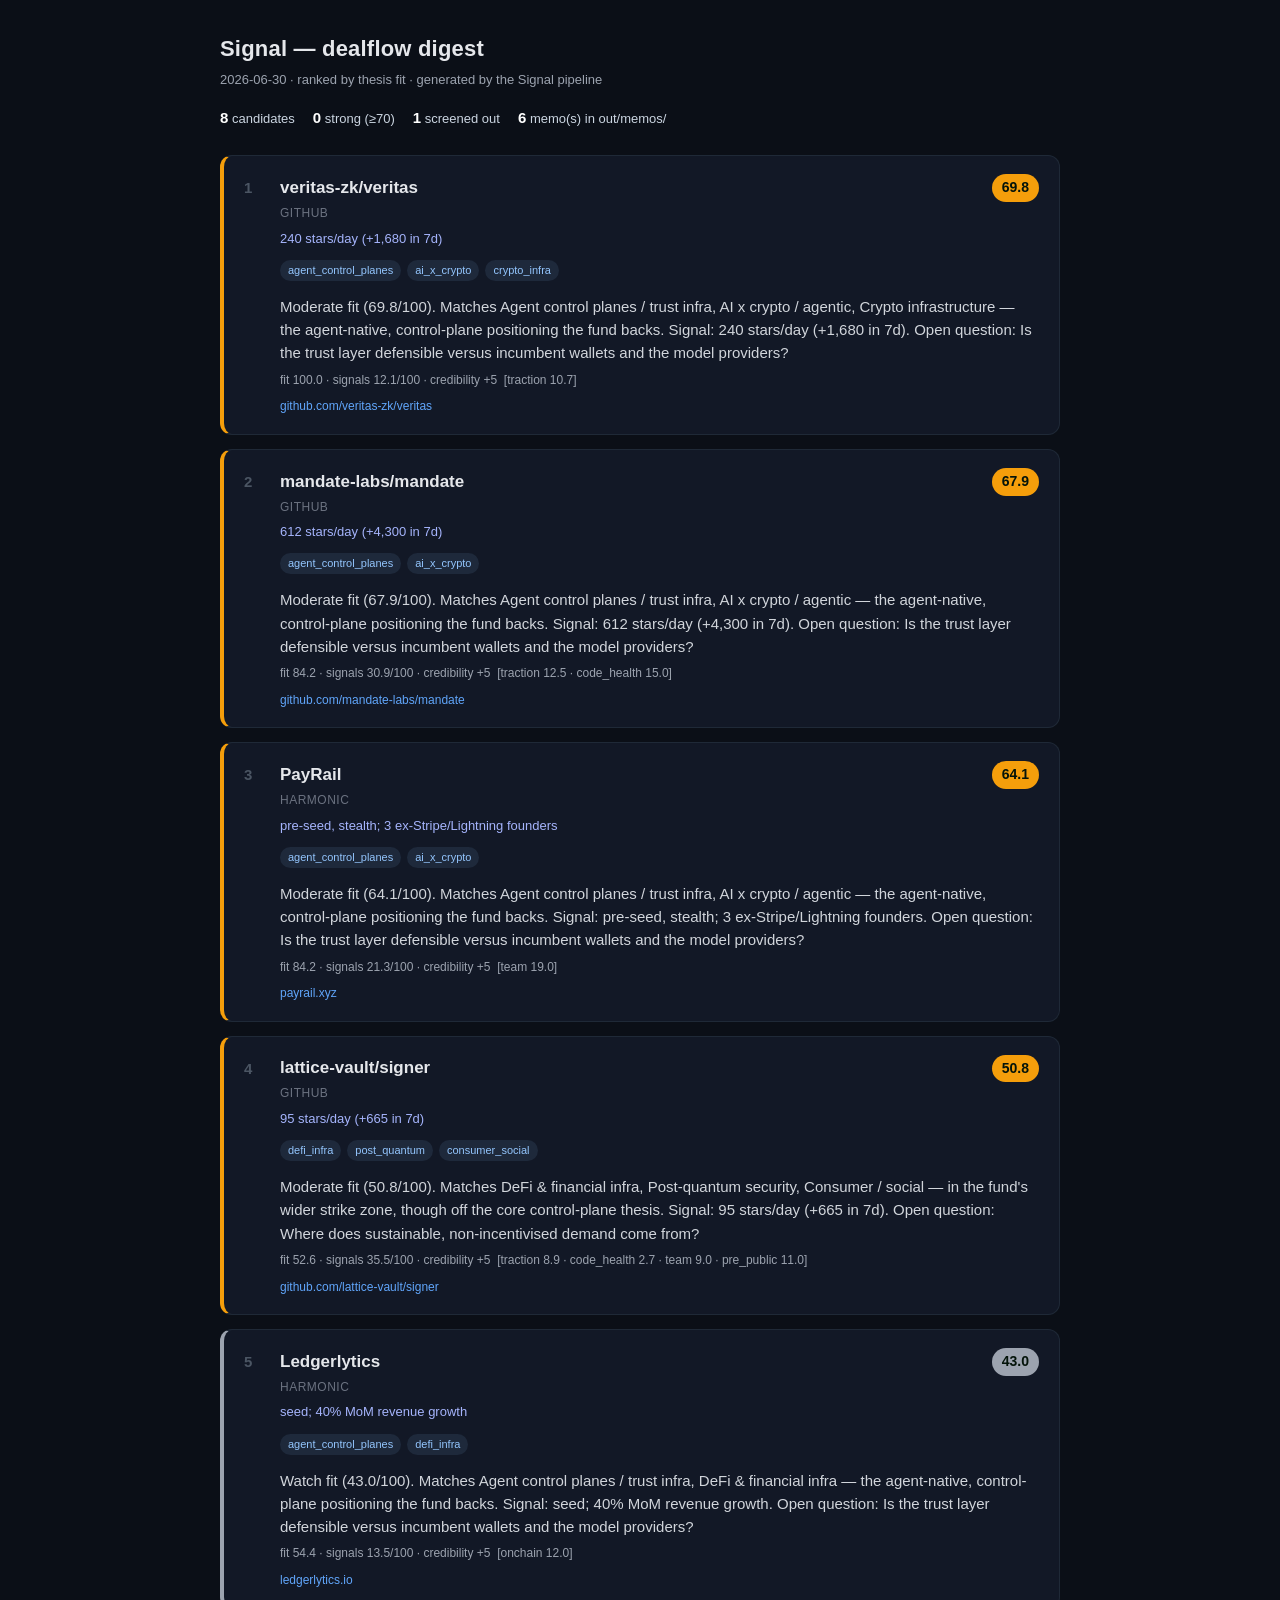
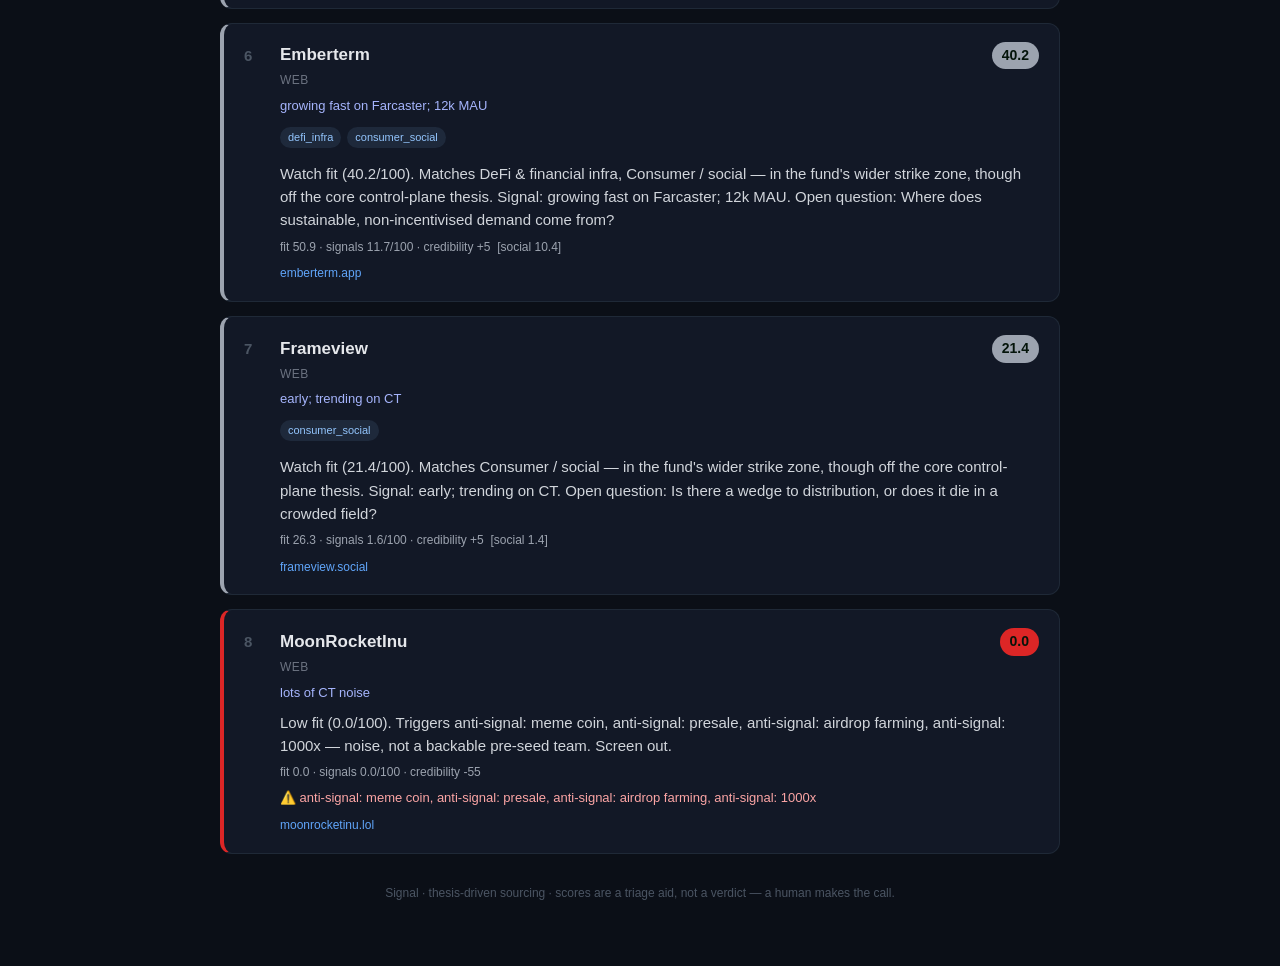
==== docs/index.html @ 9ad0c70d "Add always-on static demo dashboard on GitHub Pages (/docs) Co-Authored-By: Claude Opus 4.8 (1M cont" ====
<!doctype html><html lang="en"><head><meta charset="utf-8">
<meta name="viewport" content="width=device-width,initial-scale=1">
<title>Signal — dealflow</title>
<style>
:root { color-scheme: dark; }
* { box-sizing: border-box; }
body { margin:0; background:#0b0f17; color:#e5e7eb;
  font:15px/1.55 -apple-system,Segoe UI,Roboto,Helvetica,Arial,sans-serif; }
.wrap { max-width:880px; margin:0 auto; padding:32px 20px 64px; }
header h1 { font-size:22px; margin:0 0 4px; letter-spacing:.2px; }
header .sub { color:#9ca3af; font-size:13px; }
.stats { display:flex; gap:18px; margin:16px 0 26px; flex-wrap:wrap; font-size:13px; color:#cbd5e1; }
.stat b { color:#fff; font-size:15px; }
.card { display:flex; gap:16px; background:#121826; border:1px solid #1f2937;
  border-left:4px solid var(--accent); border-radius:12px; padding:18px 20px; margin:0 0 14px; }
.rank { color:#4b5563; font-weight:700; font-size:15px; min-width:20px; padding-top:2px; }
.body { flex:1; min-width:0; }
.top { display:flex; align-items:center; justify-content:space-between; gap:12px; }
.top h2 { font-size:17px; margin:0; word-break:break-word; }
.score { color:#04140a; font-weight:800; font-size:14px; padding:3px 10px; border-radius:999px; }
.src { color:#6b7280; font-size:12px; text-transform:uppercase; letter-spacing:.5px; margin-top:2px; }
.metric { color:#a5b4fc; font-size:13px; margin-top:6px; }
.chips { margin:8px 0 2px; }
.chip { display:inline-block; background:#1e293b; color:#93c5fd; font-size:11px;
  padding:2px 8px; border-radius:999px; margin:0 6px 6px 0; }
.fit { margin:8px 0 6px; color:#d1d5db; }
.breakdown { color:#9ca3af; font-size:12px; font-variant-numeric:tabular-nums; }
.flags { color:#fca5a5; font-size:13px; margin-top:6px; }
.sources { margin-top:8px; font-size:12px; }
.sources a { color:#60a5fa; text-decoration:none; margin-right:4px; }
.sources a:hover { text-decoration:underline; }
footer { color:#4b5563; font-size:12px; margin-top:30px; text-align:center; }
</style></head><body><div class="wrap">
<header>
  <h1>Signal — dealflow digest</h1>
  <div class="sub">2026-06-30 · ranked by thesis fit · generated by the Signal pipeline</div>
</header>
<div class="stats">
  <span class="stat"><b>8</b> candidates</span>
  <span class="stat"><b>0</b> strong (&ge;70)</span>
  <span class="stat"><b>1</b> screened out</span>
  <span class="stat"><b>6</b> memo(s) in out/memos/</span>
</div>

    <article class="card" style="--accent:#f59e0b">
      <div class="rank">1</div>
      <div class="body">
        <div class="top">
          <h2>veritas-zk/veritas</h2>
          <div class="score" style="background:#f59e0b">69.8</div>
        </div>
        <div class="src">github</div>
        <div class="metric">240 stars/day (+1,680 in 7d)</div>
        <div class="chips"><span class="chip">agent_control_planes</span><span class="chip">ai_x_crypto</span><span class="chip">crypto_infra</span></div>
        <p class="fit">Moderate fit (69.8/100). Matches Agent control planes / trust infra, AI x crypto / agentic, Crypto infrastructure — the agent-native, control-plane positioning the fund backs. Signal: 240 stars/day (+1,680 in 7d). Open question: Is the trust layer defensible versus incumbent wallets and the model providers?</p>
        <div class="breakdown">fit 100.0 &middot; signals 12.1/100 &middot; credibility +5 &nbsp;[traction 10.7]</div>
        
        <div class="sources"><a href="https://github.com/veritas-zk/veritas" target="_blank" rel="noopener">github.com/veritas-zk/veritas</a></div>
      </div>
    </article>
    <article class="card" style="--accent:#f59e0b">
      <div class="rank">2</div>
      <div class="body">
        <div class="top">
          <h2>mandate-labs/mandate</h2>
          <div class="score" style="background:#f59e0b">67.9</div>
        </div>
        <div class="src">github</div>
        <div class="metric">612 stars/day (+4,300 in 7d)</div>
        <div class="chips"><span class="chip">agent_control_planes</span><span class="chip">ai_x_crypto</span></div>
        <p class="fit">Moderate fit (67.9/100). Matches Agent control planes / trust infra, AI x crypto / agentic — the agent-native, control-plane positioning the fund backs. Signal: 612 stars/day (+4,300 in 7d). Open question: Is the trust layer defensible versus incumbent wallets and the model providers?</p>
        <div class="breakdown">fit 84.2 &middot; signals 30.9/100 &middot; credibility +5 &nbsp;[traction 12.5 &middot; code_health 15.0]</div>
        
        <div class="sources"><a href="https://github.com/mandate-labs/mandate" target="_blank" rel="noopener">github.com/mandate-labs/mandate</a></div>
      </div>
    </article>
    <article class="card" style="--accent:#f59e0b">
      <div class="rank">3</div>
      <div class="body">
        <div class="top">
          <h2>PayRail</h2>
          <div class="score" style="background:#f59e0b">64.1</div>
        </div>
        <div class="src">harmonic</div>
        <div class="metric">pre-seed, stealth; 3 ex-Stripe/Lightning founders</div>
        <div class="chips"><span class="chip">agent_control_planes</span><span class="chip">ai_x_crypto</span></div>
        <p class="fit">Moderate fit (64.1/100). Matches Agent control planes / trust infra, AI x crypto / agentic — the agent-native, control-plane positioning the fund backs. Signal: pre-seed, stealth; 3 ex-Stripe/Lightning founders. Open question: Is the trust layer defensible versus incumbent wallets and the model providers?</p>
        <div class="breakdown">fit 84.2 &middot; signals 21.3/100 &middot; credibility +5 &nbsp;[team 19.0]</div>
        
        <div class="sources"><a href="https://payrail.xyz" target="_blank" rel="noopener">payrail.xyz</a></div>
      </div>
    </article>
    <article class="card" style="--accent:#f59e0b">
      <div class="rank">4</div>
      <div class="body">
        <div class="top">
          <h2>lattice-vault/signer</h2>
          <div class="score" style="background:#f59e0b">50.8</div>
        </div>
        <div class="src">github</div>
        <div class="metric">95 stars/day (+665 in 7d)</div>
        <div class="chips"><span class="chip">defi_infra</span><span class="chip">post_quantum</span><span class="chip">consumer_social</span></div>
        <p class="fit">Moderate fit (50.8/100). Matches DeFi &amp; financial infra, Post-quantum security, Consumer / social — in the fund&#x27;s wider strike zone, though off the core control-plane thesis. Signal: 95 stars/day (+665 in 7d). Open question: Where does sustainable, non-incentivised demand come from?</p>
        <div class="breakdown">fit 52.6 &middot; signals 35.5/100 &middot; credibility +5 &nbsp;[traction 8.9 &middot; code_health 2.7 &middot; team 9.0 &middot; pre_public 11.0]</div>
        
        <div class="sources"><a href="https://github.com/lattice-vault/signer" target="_blank" rel="noopener">github.com/lattice-vault/signer</a></div>
      </div>
    </article>
    <article class="card" style="--accent:#9ca3af">
      <div class="rank">5</div>
      <div class="body">
        <div class="top">
          <h2>Ledgerlytics</h2>
          <div class="score" style="background:#9ca3af">43.0</div>
        </div>
        <div class="src">harmonic</div>
        <div class="metric">seed; 40% MoM revenue growth</div>
        <div class="chips"><span class="chip">agent_control_planes</span><span class="chip">defi_infra</span></div>
        <p class="fit">Watch fit (43.0/100). Matches Agent control planes / trust infra, DeFi &amp; financial infra — the agent-native, control-plane positioning the fund backs. Signal: seed; 40% MoM revenue growth. Open question: Is the trust layer defensible versus incumbent wallets and the model providers?</p>
        <div class="breakdown">fit 54.4 &middot; signals 13.5/100 &middot; credibility +5 &nbsp;[onchain 12.0]</div>
        
        <div class="sources"><a href="https://ledgerlytics.io" target="_blank" rel="noopener">ledgerlytics.io</a></div>
      </div>
    </article>
    <article class="card" style="--accent:#9ca3af">
      <div class="rank">6</div>
      <div class="body">
        <div class="top">
          <h2>Emberterm</h2>
          <div class="score" style="background:#9ca3af">40.2</div>
        </div>
        <div class="src">web</div>
        <div class="metric">growing fast on Farcaster; 12k MAU</div>
        <div class="chips"><span class="chip">defi_infra</span><span class="chip">consumer_social</span></div>
        <p class="fit">Watch fit (40.2/100). Matches DeFi &amp; financial infra, Consumer / social — in the fund&#x27;s wider strike zone, though off the core control-plane thesis. Signal: growing fast on Farcaster; 12k MAU. Open question: Where does sustainable, non-incentivised demand come from?</p>
        <div class="breakdown">fit 50.9 &middot; signals 11.7/100 &middot; credibility +5 &nbsp;[social 10.4]</div>
        
        <div class="sources"><a href="https://emberterm.app" target="_blank" rel="noopener">emberterm.app</a></div>
      </div>
    </article>
    <article class="card" style="--accent:#9ca3af">
      <div class="rank">7</div>
      <div class="body">
        <div class="top">
          <h2>Frameview</h2>
          <div class="score" style="background:#9ca3af">21.4</div>
        </div>
        <div class="src">web</div>
        <div class="metric">early; trending on CT</div>
        <div class="chips"><span class="chip">consumer_social</span></div>
        <p class="fit">Watch fit (21.4/100). Matches Consumer / social — in the fund&#x27;s wider strike zone, though off the core control-plane thesis. Signal: early; trending on CT. Open question: Is there a wedge to distribution, or does it die in a crowded field?</p>
        <div class="breakdown">fit 26.3 &middot; signals 1.6/100 &middot; credibility +5 &nbsp;[social 1.4]</div>
        
        <div class="sources"><a href="https://frameview.social" target="_blank" rel="noopener">frameview.social</a></div>
      </div>
    </article>
    <article class="card" style="--accent:#dc2626">
      <div class="rank">8</div>
      <div class="body">
        <div class="top">
          <h2>MoonRocketInu</h2>
          <div class="score" style="background:#dc2626">0.0</div>
        </div>
        <div class="src">web</div>
        <div class="metric">lots of CT noise</div>
        <div class="chips"></div>
        <p class="fit">Low fit (0.0/100). Triggers anti-signal: meme coin, anti-signal: presale, anti-signal: airdrop farming, anti-signal: 1000x — noise, not a backable pre-seed team. Screen out.</p>
        <div class="breakdown">fit 0.0 &middot; signals 0.0/100 &middot; credibility -55</div>
        <div class="flags">⚠️ anti-signal: meme coin, anti-signal: presale, anti-signal: airdrop farming, anti-signal: 1000x</div>
        <div class="sources"><a href="https://moonrocketinu.lol" target="_blank" rel="noopener">moonrocketinu.lol</a></div>
      </div>
    </article>
<footer>Signal · thesis-driven sourcing · scores are a triage aid, not a verdict — a human makes the call.</footer>
</div></body></html>
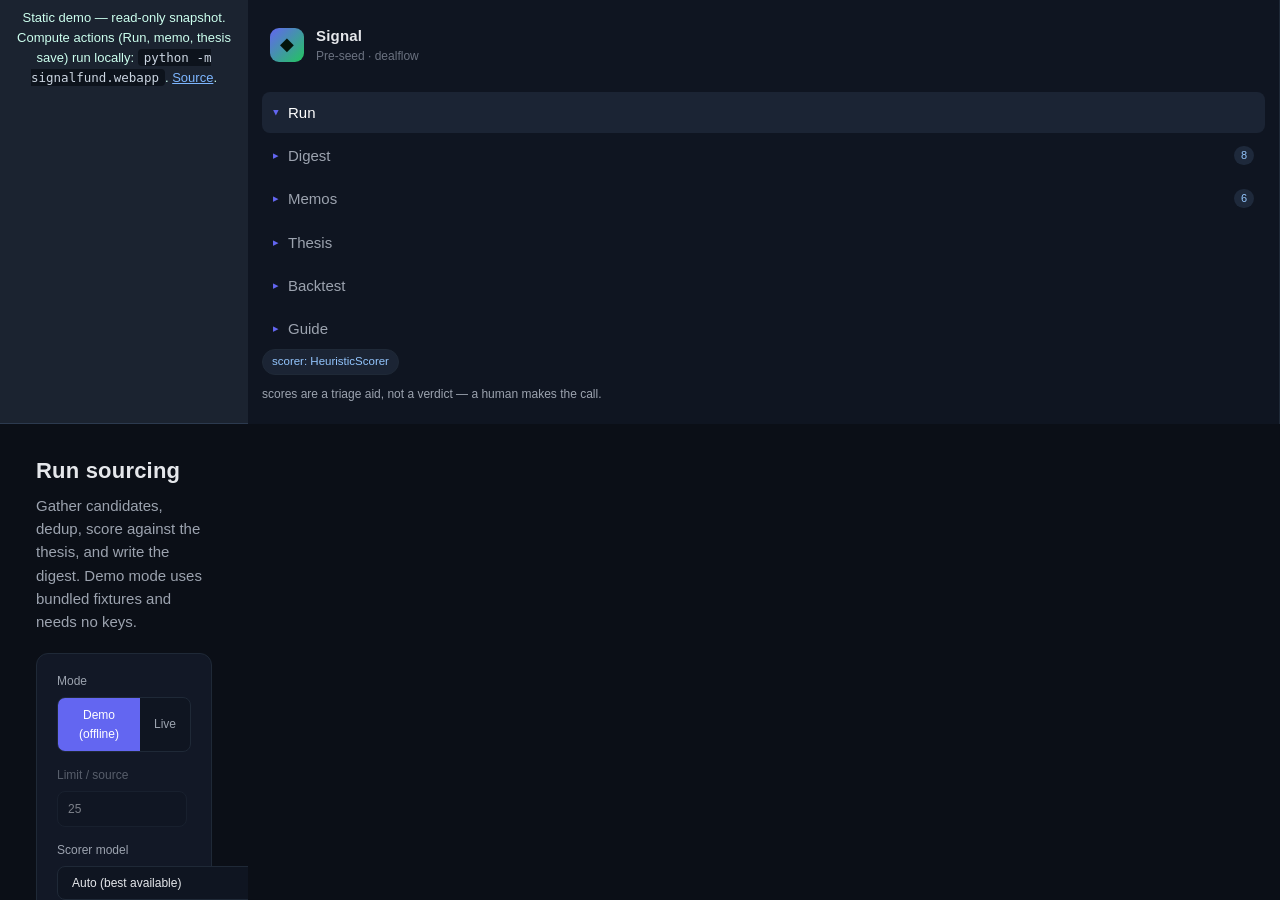
==== commit 53618fb5: "Publish always-on static snapshot of the full web UI to GitHub Pages Static-mode branch in app.js (g" ====
--- a/docs/index.html
+++ b/docs/index.html
@@ -1,174 +1,212 @@
-<!doctype html><html lang="en"><head><meta charset="utf-8">
-<meta name="viewport" content="width=device-width,initial-scale=1">
-<title>Signal — dealflow</title>
-<style>
-:root { color-scheme: dark; }
-* { box-sizing: border-box; }
-body { margin:0; background:#0b0f17; color:#e5e7eb;
-  font:15px/1.55 -apple-system,Segoe UI,Roboto,Helvetica,Arial,sans-serif; }
-.wrap { max-width:880px; margin:0 auto; padding:32px 20px 64px; }
-header h1 { font-size:22px; margin:0 0 4px; letter-spacing:.2px; }
-header .sub { color:#9ca3af; font-size:13px; }
-.stats { display:flex; gap:18px; margin:16px 0 26px; flex-wrap:wrap; font-size:13px; color:#cbd5e1; }
-.stat b { color:#fff; font-size:15px; }
-.card { display:flex; gap:16px; background:#121826; border:1px solid #1f2937;
-  border-left:4px solid var(--accent); border-radius:12px; padding:18px 20px; margin:0 0 14px; }
-.rank { color:#4b5563; font-weight:700; font-size:15px; min-width:20px; padding-top:2px; }
-.body { flex:1; min-width:0; }
-.top { display:flex; align-items:center; justify-content:space-between; gap:12px; }
-.top h2 { font-size:17px; margin:0; word-break:break-word; }
-.score { color:#04140a; font-weight:800; font-size:14px; padding:3px 10px; border-radius:999px; }
-.src { color:#6b7280; font-size:12px; text-transform:uppercase; letter-spacing:.5px; margin-top:2px; }
-.metric { color:#a5b4fc; font-size:13px; margin-top:6px; }
-.chips { margin:8px 0 2px; }
-.chip { display:inline-block; background:#1e293b; color:#93c5fd; font-size:11px;
-  padding:2px 8px; border-radius:999px; margin:0 6px 6px 0; }
-.fit { margin:8px 0 6px; color:#d1d5db; }
-.breakdown { color:#9ca3af; font-size:12px; font-variant-numeric:tabular-nums; }
-.flags { color:#fca5a5; font-size:13px; margin-top:6px; }
-.sources { margin-top:8px; font-size:12px; }
-.sources a { color:#60a5fa; text-decoration:none; margin-right:4px; }
-.sources a:hover { text-decoration:underline; }
-footer { color:#4b5563; font-size:12px; margin-top:30px; text-align:center; }
-</style></head><body><div class="wrap">
-<header>
-  <h1>Signal — dealflow digest</h1>
-  <div class="sub">2026-06-30 · ranked by thesis fit · generated by the Signal pipeline</div>
-</header>
-<div class="stats">
-  <span class="stat"><b>8</b> candidates</span>
-  <span class="stat"><b>0</b> strong (&ge;70)</span>
-  <span class="stat"><b>1</b> screened out</span>
-  <span class="stat"><b>6</b> memo(s) in out/memos/</span>
-</div>
-
-    <article class="card" style="--accent:#f59e0b">
-      <div class="rank">1</div>
-      <div class="body">
-        <div class="top">
-          <h2>veritas-zk/veritas</h2>
-          <div class="score" style="background:#f59e0b">69.8</div>
-        </div>
-        <div class="src">github</div>
-        <div class="metric">240 stars/day (+1,680 in 7d)</div>
-        <div class="chips"><span class="chip">agent_control_planes</span><span class="chip">ai_x_crypto</span><span class="chip">crypto_infra</span></div>
-        <p class="fit">Moderate fit (69.8/100). Matches Agent control planes / trust infra, AI x crypto / agentic, Crypto infrastructure — the agent-native, control-plane positioning the fund backs. Signal: 240 stars/day (+1,680 in 7d). Open question: Is the trust layer defensible versus incumbent wallets and the model providers?</p>
-        <div class="breakdown">fit 100.0 &middot; signals 12.1/100 &middot; credibility +5 &nbsp;[traction 10.7]</div>
-        
-        <div class="sources"><a href="https://github.com/veritas-zk/veritas" target="_blank" rel="noopener">github.com/veritas-zk/veritas</a></div>
+<!doctype html>
+<html lang="en">
+<head>
+  <meta charset="utf-8">
+  <meta name="viewport" content="width=device-width, initial-scale=1">
+  <title>Signal — dealflow</title>
+  <link rel="stylesheet" href="styles.css">
+</head>
+<body>
+  <div class="app">
+    <div id="demo-banner">Static demo — read-only snapshot. Compute actions (Run, memo, thesis save) run locally: <code>python -m signalfund.webapp</code>. <a href="https://github.com/YAlegend/signal" target="_blank" rel="noopener">Source</a>.</div>
+    <aside class="sidebar">
+      <div class="brand">
+        <div class="logo">◆</div>
+        <div>
+          <div class="brand-name">Signal</div>
+          <div class="brand-sub">Pre-seed · dealflow</div>
+        </div>
       </div>
-    </article>
-    <article class="card" style="--accent:#f59e0b">
-      <div class="rank">2</div>
-      <div class="body">
-        <div class="top">
-          <h2>mandate-labs/mandate</h2>
-          <div class="score" style="background:#f59e0b">67.9</div>
-        </div>
-        <div class="src">github</div>
-        <div class="metric">612 stars/day (+4,300 in 7d)</div>
-        <div class="chips"><span class="chip">agent_control_planes</span><span class="chip">ai_x_crypto</span></div>
-        <p class="fit">Moderate fit (67.9/100). Matches Agent control planes / trust infra, AI x crypto / agentic — the agent-native, control-plane positioning the fund backs. Signal: 612 stars/day (+4,300 in 7d). Open question: Is the trust layer defensible versus incumbent wallets and the model providers?</p>
-        <div class="breakdown">fit 84.2 &middot; signals 30.9/100 &middot; credibility +5 &nbsp;[traction 12.5 &middot; code_health 15.0]</div>
-        
-        <div class="sources"><a href="https://github.com/mandate-labs/mandate" target="_blank" rel="noopener">github.com/mandate-labs/mandate</a></div>
+      <nav id="nav">
+        <button class="nav-item active" data-view="run"><span class="ico">▸</span>Run</button>
+        <button class="nav-item" data-view="digest"><span class="ico">▸</span>Digest <span class="badge" id="nav-digest-count"></span></button>
+        <button class="nav-item" data-view="memos"><span class="ico">▸</span>Memos <span class="badge" id="nav-memos-count"></span></button>
+        <button class="nav-item" data-view="thesis"><span class="ico">▸</span>Thesis</button>
+        <button class="nav-item" data-view="backtest"><span class="ico">▸</span>Backtest</button>
+        <button class="nav-item" data-view="guide"><span class="ico">▸</span>Guide</button>
+      </nav>
+      <div class="sidebar-foot">
+        <div id="scorer-pill" class="pill">scorer: …</div>
+        <div class="muted">scores are a triage aid, not a verdict — a human makes the call.</div>
       </div>
-    </article>
-    <article class="card" style="--accent:#f59e0b">
-      <div class="rank">3</div>
-      <div class="body">
-        <div class="top">
-          <h2>PayRail</h2>
-          <div class="score" style="background:#f59e0b">64.1</div>
-        </div>
-        <div class="src">harmonic</div>
-        <div class="metric">pre-seed, stealth; 3 ex-Stripe/Lightning founders</div>
-        <div class="chips"><span class="chip">agent_control_planes</span><span class="chip">ai_x_crypto</span></div>
-        <p class="fit">Moderate fit (64.1/100). Matches Agent control planes / trust infra, AI x crypto / agentic — the agent-native, control-plane positioning the fund backs. Signal: pre-seed, stealth; 3 ex-Stripe/Lightning founders. Open question: Is the trust layer defensible versus incumbent wallets and the model providers?</p>
-        <div class="breakdown">fit 84.2 &middot; signals 21.3/100 &middot; credibility +5 &nbsp;[team 19.0]</div>
-        
-        <div class="sources"><a href="https://payrail.xyz" target="_blank" rel="noopener">payrail.xyz</a></div>
-      </div>
-    </article>
-    <article class="card" style="--accent:#f59e0b">
-      <div class="rank">4</div>
-      <div class="body">
-        <div class="top">
-          <h2>lattice-vault/signer</h2>
-          <div class="score" style="background:#f59e0b">50.8</div>
-        </div>
-        <div class="src">github</div>
-        <div class="metric">95 stars/day (+665 in 7d)</div>
-        <div class="chips"><span class="chip">defi_infra</span><span class="chip">post_quantum</span><span class="chip">consumer_social</span></div>
-        <p class="fit">Moderate fit (50.8/100). Matches DeFi &amp; financial infra, Post-quantum security, Consumer / social — in the fund&#x27;s wider strike zone, though off the core control-plane thesis. Signal: 95 stars/day (+665 in 7d). Open question: Where does sustainable, non-incentivised demand come from?</p>
-        <div class="breakdown">fit 52.6 &middot; signals 35.5/100 &middot; credibility +5 &nbsp;[traction 8.9 &middot; code_health 2.7 &middot; team 9.0 &middot; pre_public 11.0]</div>
-        
-        <div class="sources"><a href="https://github.com/lattice-vault/signer" target="_blank" rel="noopener">github.com/lattice-vault/signer</a></div>
-      </div>
-    </article>
-    <article class="card" style="--accent:#9ca3af">
-      <div class="rank">5</div>
-      <div class="body">
-        <div class="top">
-          <h2>Ledgerlytics</h2>
-          <div class="score" style="background:#9ca3af">43.0</div>
-        </div>
-        <div class="src">harmonic</div>
-        <div class="metric">seed; 40% MoM revenue growth</div>
-        <div class="chips"><span class="chip">agent_control_planes</span><span class="chip">defi_infra</span></div>
-        <p class="fit">Watch fit (43.0/100). Matches Agent control planes / trust infra, DeFi &amp; financial infra — the agent-native, control-plane positioning the fund backs. Signal: seed; 40% MoM revenue growth. Open question: Is the trust layer defensible versus incumbent wallets and the model providers?</p>
-        <div class="breakdown">fit 54.4 &middot; signals 13.5/100 &middot; credibility +5 &nbsp;[onchain 12.0]</div>
-        
-        <div class="sources"><a href="https://ledgerlytics.io" target="_blank" rel="noopener">ledgerlytics.io</a></div>
-      </div>
-    </article>
-    <article class="card" style="--accent:#9ca3af">
-      <div class="rank">6</div>
-      <div class="body">
-        <div class="top">
-          <h2>Emberterm</h2>
-          <div class="score" style="background:#9ca3af">40.2</div>
-        </div>
-        <div class="src">web</div>
-        <div class="metric">growing fast on Farcaster; 12k MAU</div>
-        <div class="chips"><span class="chip">defi_infra</span><span class="chip">consumer_social</span></div>
-        <p class="fit">Watch fit (40.2/100). Matches DeFi &amp; financial infra, Consumer / social — in the fund&#x27;s wider strike zone, though off the core control-plane thesis. Signal: growing fast on Farcaster; 12k MAU. Open question: Where does sustainable, non-incentivised demand come from?</p>
-        <div class="breakdown">fit 50.9 &middot; signals 11.7/100 &middot; credibility +5 &nbsp;[social 10.4]</div>
-        
-        <div class="sources"><a href="https://emberterm.app" target="_blank" rel="noopener">emberterm.app</a></div>
-      </div>
-    </article>
-    <article class="card" style="--accent:#9ca3af">
-      <div class="rank">7</div>
-      <div class="body">
-        <div class="top">
-          <h2>Frameview</h2>
-          <div class="score" style="background:#9ca3af">21.4</div>
-        </div>
-        <div class="src">web</div>
-        <div class="metric">early; trending on CT</div>
-        <div class="chips"><span class="chip">consumer_social</span></div>
-        <p class="fit">Watch fit (21.4/100). Matches Consumer / social — in the fund&#x27;s wider strike zone, though off the core control-plane thesis. Signal: early; trending on CT. Open question: Is there a wedge to distribution, or does it die in a crowded field?</p>
-        <div class="breakdown">fit 26.3 &middot; signals 1.6/100 &middot; credibility +5 &nbsp;[social 1.4]</div>
-        
-        <div class="sources"><a href="https://frameview.social" target="_blank" rel="noopener">frameview.social</a></div>
-      </div>
-    </article>
-    <article class="card" style="--accent:#dc2626">
-      <div class="rank">8</div>
-      <div class="body">
-        <div class="top">
-          <h2>MoonRocketInu</h2>
-          <div class="score" style="background:#dc2626">0.0</div>
-        </div>
-        <div class="src">web</div>
-        <div class="metric">lots of CT noise</div>
-        <div class="chips"></div>
-        <p class="fit">Low fit (0.0/100). Triggers anti-signal: meme coin, anti-signal: presale, anti-signal: airdrop farming, anti-signal: 1000x — noise, not a backable pre-seed team. Screen out.</p>
-        <div class="breakdown">fit 0.0 &middot; signals 0.0/100 &middot; credibility -55</div>
-        <div class="flags">⚠️ anti-signal: meme coin, anti-signal: presale, anti-signal: airdrop farming, anti-signal: 1000x</div>
-        <div class="sources"><a href="https://moonrocketinu.lol" target="_blank" rel="noopener">moonrocketinu.lol</a></div>
-      </div>
-    </article>
-<footer>Signal · thesis-driven sourcing · scores are a triage aid, not a verdict — a human makes the call.</footer>
-</div></body></html>+    </aside>
+
+    <main class="main">
+      <!-- RUN -->
+      <section class="view active" id="view-run">
+        <h1>Run sourcing</h1>
+        <p class="lead">Gather candidates, dedup, score against the thesis, and write the digest. Demo mode uses bundled fixtures and needs no keys.</p>
+        <div class="panel">
+          <div class="row">
+            <label class="seg">
+              <span>Mode</span>
+              <span class="toggle">
+                <button id="mode-demo" class="toggle-btn active">Demo (offline)</button>
+                <button id="mode-live" class="toggle-btn">Live</button>
+              </span>
+            </label>
+            <label class="field" id="limit-wrap">
+              <span>Limit / source</span>
+              <input id="limit" type="number" min="1" max="200" value="25">
+            </label>
+            <label class="field" id="scorer-wrap">
+              <span>Scorer model</span>
+              <select id="scorer-select"></select>
+            </label>
+            <button id="run-btn" class="primary">Run sourcing ▶</button>
+          </div>
+          <p class="hint" id="run-hint">Live mode pulls real GitHub/Harmonic data — set <code>GITHUB_TOKEN</code> in <code>.env</code> for higher limits (runs unauthenticated otherwise).</p>
+        </div>
+
+        <div class="panel" id="signals-panel">
+          <div class="panel-head">
+            <h3>Signals</h3>
+            <span class="muted">toggle which signals feed the composite. Free are on by default; premium are opt-in. A disabled (or keyless) signal simply contributes 0 — nothing breaks.</span>
+          </div>
+          <div id="signal-rows"></div>
+          <div class="scorer-row" id="signal-scorer"></div>
+        </div>
+
+        <pre class="log" id="run-log" hidden></pre>
+      </section>
+
+      <!-- DIGEST -->
+      <section class="view" id="view-digest">
+        <h1>Ranked dealflow</h1>
+        <div class="stats" id="digest-stats"></div>
+        <div class="controls">
+          <input id="q" type="search" placeholder="Search name, summary, tag…">
+          <select id="theme-filter"><option value="">All themes</option></select>
+          <select id="sort">
+            <option value="score">Sort: score ↓</option>
+            <option value="name">Sort: name</option>
+            <option value="traction">Sort: traction ↓</option>
+          </select>
+          <label class="minscore">min score <b id="min-val">0</b>
+            <input id="min-score" type="range" min="0" max="100" value="0">
+          </label>
+        </div>
+        <div id="cards"></div>
+        <div class="empty" id="digest-empty" hidden>No digest yet — run sourcing first.</div>
+      </section>
+
+      <!-- MEMOS -->
+      <section class="view" id="view-memos">
+        <h1>Investment memos</h1>
+        <p class="lead">Source-cited memos. Offline they're built from the scorer + thesis; with <code>ANTHROPIC_API_KEY</code> set, a frontier model writes them in the fund's voice.</p>
+        <div class="memos-layout">
+          <div class="memo-list" id="memo-list"></div>
+          <div class="memo-view" id="memo-view"><div class="empty">Select a memo, or generate one from a digest candidate.</div></div>
+        </div>
+      </section>
+
+      <!-- THESIS -->
+      <section class="view" id="view-thesis">
+        <h1>Thesis</h1>
+        <p class="lead">The fund mandate the scorer matches against. Edit the sections, Save, then re-run sourcing to apply. The Advanced card holds the raw YAML (source of truth).</p>
+        <div class="row" style="margin-bottom:14px; align-items:center">
+          <button id="thesis-save" class="primary">Save thesis</button>
+          <span id="thesis-status" class="status"></span>
+        </div>
+        <div id="thesis-sections"></div>
+        <details class="tcard" id="advanced-card">
+          <summary>Advanced · raw YAML (source of truth)</summary>
+          <div class="tcard-body">
+            <textarea id="thesis-text" spellcheck="false"></textarea>
+            <div class="row" style="align-items:center">
+              <button id="thesis-raw-save" class="ghost">Save raw YAML</button>
+              <span id="thesis-raw-status" class="status"></span>
+            </div>
+          </div>
+        </details>
+      </section>
+
+      <!-- BACKTEST -->
+      <section class="view" id="view-backtest">
+        <h1>Phase 0 backtest</h1>
+        <p class="lead">Point-in-time check of whether the sourcing signal is reliable — a 🟢/🟡/🔴 go/no-go.</p>
+        <div class="row">
+          <button id="bt-btn" class="primary">Run backtest (demo) ▶</button>
+        </div>
+        <div id="bt-result"></div>
+      </section>
+
+      <!-- GUIDE -->
+      <section class="view" id="view-guide">
+        <h1>How Signal scores — the signals explained</h1>
+        <p class="lead">Every candidate gets a 0–100 composite. Thesis-fit dominates (~60%); the quality signals corroborate (~40%). Each signal is reputation-weighted and shown in the breakdown, so a human can see <em>why</em>. Scores triage — a partner decides.</p>
+
+        <div class="panel guide-formula">
+          <code>score = <b>fit</b> (dominant) + traction + credibility + signal&nbsp;strength( code_health · onchain · social · team · pre_public )</code>
+        </div>
+
+        <h2 class="guide-h">The base — is it on-thesis?</h2>
+        <div class="guide-sig">
+          <div class="gs-head"><span class="gs-name">fit</span></div>
+          <div class="gs-row"><span class="gs-lab">Measures</span> how well the company matches the fund mandate in <code>config/thesis.yaml</code> (themes &amp; weights).</div>
+          <div class="gs-row"><span class="gs-lab">Why</span> it's the gate — a strong, hyped company that's off-thesis still ranks low.</div>
+        </div>
+        <div class="guide-sig">
+          <div class="gs-head"><span class="gs-name">traction</span></div>
+          <div class="gs-row"><span class="gs-lab">Measures</span> GitHub star velocity, log-dampened.</div>
+          <div class="gs-row"><span class="gs-lab">Kept honest</span> dampened so a single spike can't dominate the score.</div>
+        </div>
+        <div class="guide-sig">
+          <div class="gs-head"><span class="gs-name">credibility</span></div>
+          <div class="gs-row"><span class="gs-lab">Measures</span> an anti-gaming adjustment (penalty).</div>
+          <div class="gs-row"><span class="gs-lab">Kept honest</span> anti-signals (meme coin, presale, 1000x) and buzzword-stuffing get screened out.</div>
+        </div>
+
+        <h2 class="guide-h">The signals</h2>
+
+        <div class="guide-sig">
+          <div class="gs-head"><span class="gs-name">code_health</span><span class="badge-tier free">free</span></div>
+          <div class="gs-row"><span class="gs-lab">Measures</span> commit-velocity <em>acceleration</em> + how evenly work is spread across contributors (Gini).</div>
+          <div class="gs-row"><span class="gs-lab">Why</span> teams accelerating <em>with a real team</em> (not one hero dev) are ~3.4× more likely to raise a Series A within 60 days.</div>
+          <div class="gs-row"><span class="gs-lab">Kept honest</span> multiplicative — high velocity from a single dev scores near zero.</div>
+        </div>
+
+        <div class="guide-sig">
+          <div class="gs-head"><span class="gs-name">onchain</span><span class="badge-tier free">free · DefiLlama</span><span class="badge-tier premium">premium · Nansen</span></div>
+          <div class="gs-row"><span class="gs-lab">Measures</span> external stablecoin inflows, "real" TVL (revenue − incentives), holder distribution.</div>
+          <div class="gs-row"><span class="gs-lab">Why</span> real dollars arriving + sticky, non-incentivised usage signal genuine demand before the token moves.</div>
+          <div class="gs-row"><span class="gs-lab">Premium · Nansen</span> upgrades onchain with <b>Smart-Money</b> net inflow + holder share, and adds an on-chain smart-money <b>convergence</b> twin of network_radar (which credible wallets newly buy).</div>
+          <div class="gs-row"><span class="gs-lab">Kept honest</span> subtracts emissions and tests retention, so rented "mercenary" liquidity earns nothing.</div>
+        </div>
+
+        <div class="guide-sig">
+          <div class="gs-head"><span class="gs-name">social</span><span class="badge-tier free">free</span></div>
+          <div class="gs-row"><span class="gs-lab">Measures</span> smart-follower convergence (credible builders/VCs following early) + OpenRank reputation, gated by Neynar's quality score.</div>
+          <div class="gs-row"><span class="gs-lab">Why</span> you can't buy a respected founder's follow — early convergence front-runs undisclosed diligence.</div>
+          <div class="gs-row"><span class="gs-lab">Kept honest</span> reputation-weighted and age-gated, so bot followers and fresh accounts don't move it.</div>
+        </div>
+
+        <div class="guide-sig">
+          <div class="gs-head"><span class="gs-name">team</span><span class="badge-tier free">free · GitHub</span><span class="badge-tier premium">premium · Harmonic</span></div>
+          <div class="gs-row"><span class="gs-lab">Measures</span> <b>free:</b> technical-founder presence, team size, frontier-lab pedigree (GitHub). <b>premium:</b> prior exits + size, talent-flow (Harmonic).</div>
+          <div class="gs-row"><span class="gs-lab">Why</span> founder quality is the most predictive signal — repeat, previously-exited, and technical teams win more.</div>
+          <div class="gs-row"><span class="gs-lab">Kept honest</span> trust events (commits, exits) over self-asserted titles.</div>
+        </div>
+
+        <div class="guide-sig">
+          <div class="gs-head"><span class="gs-name">pre_public</span><span class="badge-tier free">free</span><span class="badge-tier premium">premium · Evertrace</span></div>
+          <div class="gs-row"><span class="gs-lab">Measures</span> ecosystem grants (EF / Optimism), hackathon wins that kept building, research with an affiliation exit, recent formation.</div>
+          <div class="gs-row"><span class="gs-lab">Why</span> ecosystem-vetted, pre-equity proof — catches teams 6–18 months before a round.</div>
+          <div class="gs-row"><span class="gs-lab">Kept honest</span> retroactive grants &gt; proposal grants; a hackathon counts only if the team kept shipping.</div>
+        </div>
+
+        <div class="guide-sig">
+          <div class="gs-head"><span class="gs-name">stage-gate</span><span class="badge-tier premium">premium · Messari</span></div>
+          <div class="gs-row"><span class="gs-lab">Measures</span> latest funding round, stage, and lead investors (Messari).</div>
+          <div class="gs-row"><span class="gs-lab">Why</span> down-ranks already-funded companies (Series B/C+) so the pre-seed funnel isn't clogged; a tier-1 lead investor is light positive corroboration.</div>
+          <div class="gs-row"><span class="gs-lab">Kept honest</span> a hard, legitimate signal (a funding fact) — distinct from the soft "early-stage" risks, which never penalise a good-fit company.</div>
+        </div>
+
+        <p class="muted guide-principle"><b>Guiding principle:</b> raw counts are worthless — reputation-weight every interaction (so bot swarms self-cancel), prefer hard-to-fake "expensive" actions over cheap ones, gate on account age, and score ratios, not totals. Full research: <code>docs/Sourcing_Signals_Research.md</code>.</p>
+      </section>
+    </main>
+  </div>
+  <script>window.SIGNAL_STATIC=true;</script>
+  <script src="app.js"></script>
+</body>
+</html>
--- a/docs/styles.css
+++ b/docs/styles.css
@@ -0,0 +1,271 @@
+:root {
+  color-scheme: dark;
+  --bg: #0b0f17;
+  --panel: #121826;
+  --panel-2: #0f1521;
+  --line: #1f2937;
+  --text: #e5e7eb;
+  --muted: #9ca3af;
+  --dim: #6b7280;
+  --accent: #6366f1;
+  --accent-soft: #93c5fd;
+  --green: #22c55e;
+  --amber: #f59e0b;
+  --gray: #9ca3af;
+  --red: #dc2626;
+}
+* { box-sizing: border-box; }
+html, body { margin: 0; height: 100%; }
+body {
+  background: var(--bg); color: var(--text);
+  font: 15px/1.55 -apple-system, "Segoe UI", Roboto, Helvetica, Arial, sans-serif;
+}
+code { background: #1e293b; padding: 1px 5px; border-radius: 5px; font-size: 12.5px; color: #cbd5e1; }
+.muted { color: var(--muted); }
+
+.app { display: grid; grid-template-columns: 248px 1fr; height: 100vh; }
+
+/* sidebar */
+.sidebar {
+  background: var(--panel-2); border-right: 1px solid var(--line);
+  display: flex; flex-direction: column; padding: 20px 14px;
+}
+.brand { display: flex; gap: 12px; align-items: center; padding: 4px 8px 18px; }
+.logo {
+  width: 34px; height: 34px; border-radius: 9px; display: grid; place-items: center;
+  background: linear-gradient(135deg, #6366f1, #22c55e); color: #04140a; font-size: 18px;
+}
+.brand-name { font-weight: 700; letter-spacing: .2px; }
+.brand-sub { color: var(--dim); font-size: 12px; }
+#nav { display: flex; flex-direction: column; gap: 2px; margin-top: 8px; }
+.nav-item {
+  display: flex; align-items: center; gap: 9px; width: 100%; text-align: left;
+  background: transparent; border: 0; color: var(--muted); padding: 9px 11px;
+  border-radius: 8px; font: inherit; cursor: pointer;
+}
+.nav-item:hover { background: #131c2c; color: var(--text); }
+.nav-item.active { background: #1b2434; color: #fff; }
+.nav-item .ico { color: var(--accent); font-size: 11px; transition: transform .15s; }
+.nav-item.active .ico { transform: rotate(90deg); }
+.badge {
+  margin-left: auto; background: #1e293b; color: var(--accent-soft);
+  font-size: 11px; padding: 1px 7px; border-radius: 999px; min-width: 18px; text-align: center;
+}
+.badge:empty { display: none; }
+.sidebar-foot { margin-top: auto; font-size: 12px; color: var(--dim); display: flex; flex-direction: column; gap: 10px; }
+.pill {
+  display: inline-block; align-self: flex-start; background: #1b2434; color: var(--accent-soft);
+  border: 1px solid var(--line); padding: 3px 9px; border-radius: 999px; font-size: 11.5px;
+}
+
+/* main */
+.main { overflow-y: auto; padding: 30px 36px 64px; }
+.view { display: none; max-width: 920px; }
+.view.active { display: block; animation: fade .18s ease; }
+@keyframes fade { from { opacity: 0; transform: translateY(4px); } to { opacity: 1; transform: none; } }
+h1 { font-size: 22px; margin: 0 0 6px; letter-spacing: .2px; }
+.lead { color: var(--muted); margin: 0 0 20px; max-width: 70ch; }
+
+.panel { background: var(--panel); border: 1px solid var(--line); border-radius: 12px; padding: 18px 20px; }
+.row { display: flex; gap: 14px; align-items: flex-end; flex-wrap: wrap; }
+.field, .seg { display: flex; flex-direction: column; gap: 6px; font-size: 12px; color: var(--muted); }
+.field input, input[type=number] {
+  background: var(--panel-2); border: 1px solid var(--line); color: var(--text);
+  border-radius: 8px; padding: 8px 10px; font: inherit; width: 130px;
+}
+.field select {
+  background: var(--panel-2); border: 1px solid var(--line); color: var(--text);
+  border-radius: 8px; padding: 8px 10px; font: inherit; min-width: 168px;
+}
+.toggle { display: inline-flex; background: var(--panel-2); border: 1px solid var(--line); border-radius: 8px; overflow: hidden; }
+.toggle-btn { background: transparent; border: 0; color: var(--muted); padding: 8px 14px; font: inherit; cursor: pointer; }
+.toggle-btn.active { background: var(--accent); color: #fff; }
+button.primary {
+  background: var(--accent); color: #fff; border: 0; border-radius: 8px;
+  padding: 10px 18px; font: inherit; font-weight: 600; cursor: pointer;
+}
+button.primary:hover { filter: brightness(1.08); }
+button.primary:disabled { opacity: .55; cursor: progress; }
+.hint { color: var(--dim); font-size: 12.5px; margin: 14px 0 0; }
+.log {
+  background: #060912; border: 1px solid var(--line); border-radius: 10px; padding: 14px 16px;
+  margin-top: 18px; color: #93c5fd; font: 12.5px/1.5 ui-monospace, SFMono-Regular, Menlo, monospace;
+  white-space: pre-wrap; max-height: 320px; overflow-y: auto;
+}
+
+/* signals panel */
+#signals-panel { margin-top: 16px; }
+.panel-head { display: flex; align-items: baseline; gap: 12px; margin-bottom: 8px; flex-wrap: wrap; }
+.panel-head h3 { margin: 0; font-size: 15px; }
+.panel-head .muted { font-size: 12px; max-width: 60ch; }
+.signal-row { display: flex; align-items: center; gap: 12px; padding: 9px 2px; border-bottom: 1px solid #161f2e; }
+.signal-row:last-child { border-bottom: 0; }
+.sig-name { font: 13px ui-monospace, SFMono-Regular, Menlo, monospace; color: var(--text); min-width: 104px; }
+.badge-tier {
+  font-size: 10px; text-transform: uppercase; letter-spacing: .5px; font-weight: 700;
+  padding: 2px 8px; border-radius: 999px; border: 1px solid var(--line); white-space: nowrap;
+}
+.badge-tier.free { color: #6ee7b7; background: #0e2018; border-color: #14532d; }
+.badge-tier.premium { color: #fcd34d; background: #221a06; border-color: #5b4708; }
+.sig-hint { font-size: 12px; color: #fbbf24; }
+.sig-hint code { background: #221a06; color: #fcd34d; }
+.scorer-row { margin-top: 12px; padding-top: 12px; border-top: 1px solid var(--line); font-size: 13px; display: flex; align-items: center; gap: 8px; flex-wrap: wrap; }
+.switch { position: relative; display: inline-block; width: 38px; height: 21px; flex-shrink: 0; }
+.switch input { opacity: 0; width: 0; height: 0; }
+.slider { position: absolute; inset: 0; background: #2a3445; border-radius: 999px; transition: .15s; cursor: pointer; }
+.slider::before { content: ""; position: absolute; height: 15px; width: 15px; left: 3px; top: 3px; background: #cbd5e1; border-radius: 50%; transition: .15s; }
+.switch input:checked + .slider { background: var(--accent); }
+.switch input:checked + .slider::before { transform: translateX(17px); background: #fff; }
+.switch input:focus-visible + .slider { outline: 2px solid var(--accent-soft); outline-offset: 2px; }
+
+/* stats + controls */
+.stats { display: flex; gap: 18px; flex-wrap: wrap; font-size: 13px; color: #cbd5e1; margin: 0 0 18px; }
+.stats .stat b { color: #fff; font-size: 15px; }
+.controls { display: flex; gap: 10px; flex-wrap: wrap; align-items: center; margin-bottom: 18px; }
+.controls input[type=search], .controls select {
+  background: var(--panel-2); border: 1px solid var(--line); color: var(--text);
+  border-radius: 8px; padding: 8px 10px; font: inherit;
+}
+.controls input[type=search] { flex: 1; min-width: 180px; }
+.minscore { display: flex; align-items: center; gap: 8px; font-size: 12px; color: var(--muted); }
+.minscore b { color: var(--text); min-width: 22px; }
+
+/* cards */
+.card {
+  display: flex; gap: 16px; background: var(--panel); border: 1px solid var(--line);
+  border-left: 4px solid var(--accent); border-radius: 12px; padding: 16px 18px; margin: 0 0 12px;
+  cursor: pointer; transition: border-color .15s, transform .1s;
+}
+.card:hover { border-color: #2b3a52; }
+.card .rank { color: var(--dim); font-weight: 700; min-width: 22px; padding-top: 2px; }
+.card .body { flex: 1; min-width: 0; }
+.card .top { display: flex; align-items: center; justify-content: space-between; gap: 12px; }
+.card h2 { font-size: 16px; margin: 0; word-break: break-word; }
+.top-right { display: flex; align-items: center; gap: 10px; flex-shrink: 0; }
+.feedback { display: inline-flex; gap: 2px; }
+.thumb {
+  background: transparent; border: 1px solid var(--line); border-radius: 7px; cursor: pointer;
+  font-size: 13px; line-height: 1; padding: 4px 7px; filter: grayscale(1) opacity(.55); transition: .12s;
+}
+.thumb:hover { filter: grayscale(0) opacity(1); border-color: #2b3a52; }
+.thumb.up.active { filter: none; border-color: var(--green); background: #14271a; }
+.thumb.down.active { filter: none; border-color: var(--red); background: #2a1414; }
+.score-pill { color: #04140a; font-weight: 800; font-size: 13px; padding: 3px 10px; border-radius: 999px; }
+.src { color: var(--dim); font-size: 11px; text-transform: uppercase; letter-spacing: .5px; margin-top: 3px; }
+.metric { color: var(--accent-soft); font-size: 13px; margin-top: 6px; }
+.chips { margin: 9px 0 2px; }
+.chip { display: inline-block; background: #1e293b; color: #93c5fd; font-size: 11px; padding: 2px 8px; border-radius: 999px; margin: 0 6px 6px 0; }
+.fit { margin: 8px 0 4px; color: #d1d5db; font-size: 14px; }
+.flags { color: #fca5a5; font-size: 13px; margin-top: 6px; }
+
+/* card detail (expand) */
+.detail { margin-top: 12px; padding-top: 12px; border-top: 1px dashed var(--line); display: none; }
+.card.open .detail { display: block; }
+.bars { display: grid; grid-template-columns: 90px 1fr 48px; gap: 6px 12px; align-items: center; margin: 4px 0 10px; font-size: 12px; color: var(--muted); }
+.bar { background: var(--panel-2); border-radius: 999px; height: 8px; overflow: hidden; }
+.bar > span { display: block; height: 100%; border-radius: 999px; background: linear-gradient(90deg, #6366f1, #22c55e); }
+.bar-val { text-align: right; color: var(--text); font-variant-numeric: tabular-nums; }
+.sources a { color: #60a5fa; text-decoration: none; font-size: 12px; margin-right: 8px; }
+.sources a:hover { text-decoration: underline; }
+.detail-actions { margin-top: 12px; }
+button.ghost { background: transparent; border: 1px solid var(--line); color: var(--accent-soft); border-radius: 8px; padding: 7px 13px; font: inherit; cursor: pointer; }
+button.ghost:hover { background: #131c2c; }
+
+/* memos */
+.memos-layout { display: grid; grid-template-columns: 240px 1fr; gap: 18px; align-items: start; }
+.memo-list { display: flex; flex-direction: column; gap: 6px; }
+.memo-list button { text-align: left; background: var(--panel); border: 1px solid var(--line); color: var(--text); border-radius: 8px; padding: 10px 12px; font: inherit; cursor: pointer; }
+.memo-list button:hover, .memo-list button.active { border-color: var(--accent); }
+.memo-view { background: var(--panel); border: 1px solid var(--line); border-radius: 12px; padding: 22px 26px; min-height: 280px; }
+
+/* thesis — sectioned editor */
+#thesis-text {
+  width: 100%; height: 360px; resize: vertical; background: #060912; border: 1px solid var(--line);
+  color: #d1d5db; border-radius: 10px; padding: 14px 16px; font: 13px/1.6 ui-monospace, Menlo, monospace;
+}
+.status { font-size: 13px; }
+.status.ok { color: var(--green); }
+.status.err { color: #fca5a5; }
+.tcard { background: var(--panel); border: 1px solid var(--line); border-radius: 12px; margin-bottom: 12px; }
+.tcard > summary { cursor: pointer; padding: 13px 18px; font-weight: 600; font-size: 14px; list-style: none;
+  display: flex; align-items: center; gap: 8px; }
+.tcard > summary::-webkit-details-marker { display: none; }
+.tcard > summary::before { content: "▸"; color: var(--accent); font-size: 11px; transition: transform .15s; }
+.tcard[open] > summary::before { transform: rotate(90deg); }
+.tcard-body { padding: 2px 18px 18px; display: flex; flex-direction: column; gap: 12px; }
+.field2 { display: flex; flex-direction: column; gap: 5px; font-size: 12px; color: var(--muted); }
+.field2 input[type=text], .field2 textarea {
+  background: var(--panel-2); border: 1px solid var(--line); color: var(--text);
+  border-radius: 8px; padding: 8px 10px; font: inherit; width: 100%; resize: vertical;
+}
+.theme-edit { border: 1px solid var(--line); border-radius: 10px; padding: 12px 14px; background: var(--panel-2);
+  display: flex; flex-direction: column; gap: 8px; }
+.theme-edit-top { display: flex; gap: 8px; align-items: center; }
+.theme-edit-top .theme-label { flex: 1; background: var(--panel); border: 1px solid var(--line); color: var(--text);
+  border-radius: 8px; padding: 7px 10px; font: inherit; font-weight: 600; }
+.theme-edit .t-oq { background: var(--panel); border: 1px solid var(--line); color: var(--text);
+  border-radius: 8px; padding: 7px 10px; font: inherit; font-size: 13px; }
+.theme-weight { display: flex; align-items: center; gap: 10px; font-size: 12px; color: var(--muted); }
+.theme-weight input[type=range] { flex: 1; max-width: 280px; accent-color: var(--accent); }
+.theme-weight b { color: var(--text); min-width: 34px; text-align: right; font-variant-numeric: tabular-nums; }
+.kw-list { display: flex; flex-wrap: wrap; gap: 6px; align-items: center; }
+.chip.kw { display: inline-flex; align-items: center; gap: 3px; }
+.kw-x { background: transparent; border: 0; color: inherit; cursor: pointer; font-size: 14px; line-height: 1;
+  padding: 0; opacity: .65; }
+.kw-x:hover { opacity: 1; color: #fca5a5; }
+.kw-add { background: var(--panel-2); border: 1px dashed var(--line); color: var(--text);
+  border-radius: 999px; padding: 3px 11px; font: inherit; font-size: 12px; min-width: 120px; }
+.small { font-size: 12px; }
+.small code { font-size: 11.5px; }
+.thesis-themes .theme-box { background: var(--panel); border: 1px solid var(--line); border-radius: 10px; padding: 12px 14px; margin-bottom: 10px; }
+.theme-box .t-label { font-weight: 600; font-size: 13.5px; }
+.theme-box .t-weight { color: var(--accent-soft); font-size: 12px; float: right; }
+.theme-box .t-q { color: var(--muted); font-size: 12px; margin-top: 4px; }
+
+/* backtest */
+.decision { display: flex; align-items: center; gap: 14px; padding: 18px 20px; border-radius: 12px; border: 1px solid var(--line); background: var(--panel); margin: 18px 0; }
+.decision .emoji { font-size: 30px; }
+.decision .d-text { font-weight: 700; font-size: 18px; }
+.scorecard { display: grid; grid-template-columns: repeat(auto-fit, minmax(150px, 1fr)); gap: 12px; margin: 16px 0; }
+.metric-card { background: var(--panel); border: 1px solid var(--line); border-radius: 10px; padding: 14px 16px; }
+.metric-card .m-val { font-size: 22px; font-weight: 700; }
+.metric-card .m-label { color: var(--muted); font-size: 12px; margin-top: 2px; }
+table.grid { width: 100%; border-collapse: collapse; margin: 14px 0; font-size: 13px; }
+table.grid th, table.grid td { text-align: left; padding: 8px 10px; border-bottom: 1px solid var(--line); }
+table.grid th { color: var(--muted); font-weight: 600; }
+
+/* guide */
+.guide-formula { margin: 0 0 18px; }
+.guide-formula code { background: transparent; color: #cbd5e1; font-size: 13px; line-height: 1.7; }
+.guide-formula b { color: #fff; }
+.guide-h { font-size: 15px; margin: 22px 0 10px; color: var(--muted); font-weight: 600; }
+.guide-sig { background: var(--panel); border: 1px solid var(--line); border-radius: 12px; padding: 14px 18px; margin: 0 0 12px; }
+.guide-sig .gs-head { display: flex; align-items: center; gap: 8px; margin-bottom: 8px; flex-wrap: wrap; }
+.guide-sig .gs-name { font: 14px ui-monospace, SFMono-Regular, Menlo, monospace; color: #fff; }
+.guide-sig .gs-row { font-size: 13px; color: #d1d5db; margin: 5px 0; }
+.guide-sig .gs-lab { display: inline-block; min-width: 92px; color: var(--dim); font-size: 11px; text-transform: uppercase; letter-spacing: .4px; vertical-align: top; }
+.guide-principle { margin-top: 18px; font-size: 13px; max-width: 80ch; }
+
+/* misc */
+.empty { color: var(--dim); padding: 26px 4px; font-size: 14px; }
+.md h1, .md h2, .md h3 { letter-spacing: .2px; }
+.md h1 { font-size: 19px; } .md h2 { font-size: 15.5px; margin-top: 20px; } .md h3 { font-size: 14px; }
+.md p { color: #d1d5db; } .md ul { padding-left: 20px; } .md li { margin: 3px 0; }
+.md a { color: #60a5fa; } .md hr { border: 0; border-top: 1px solid var(--line); margin: 18px 0; }
+.md code { font-size: 12px; }
+.md blockquote { border-left: 3px solid var(--accent); margin: 12px 0; padding: 2px 14px; color: var(--muted); }
+.md table { border-collapse: collapse; width: 100%; font-size: 13px; }
+.md th, .md td { border: 1px solid var(--line); padding: 6px 9px; text-align: left; }
+.toast {
+  position: fixed; bottom: 22px; right: 22px; background: #1b2434; border: 1px solid var(--line);
+  color: var(--text); padding: 12px 16px; border-radius: 10px; font-size: 13px; opacity: 0;
+  transform: translateY(8px); transition: .2s; pointer-events: none; max-width: 360px;
+}
+.toast.show { opacity: 1; transform: none; }
+.toast.err { border-color: #7f1d1d; }
+
+/* ---- static-demo banner (GitHub Pages only) ---- */
+#demo-banner{position:sticky;top:0;z-index:50;background:#1b2330;color:#cfe;
+  font-size:13px;padding:8px 16px;border-bottom:1px solid #2c3a4f;text-align:center}
+#demo-banner code{background:#0d131c;padding:1px 6px;border-radius:4px}
+#demo-banner a{color:#7db6ff}
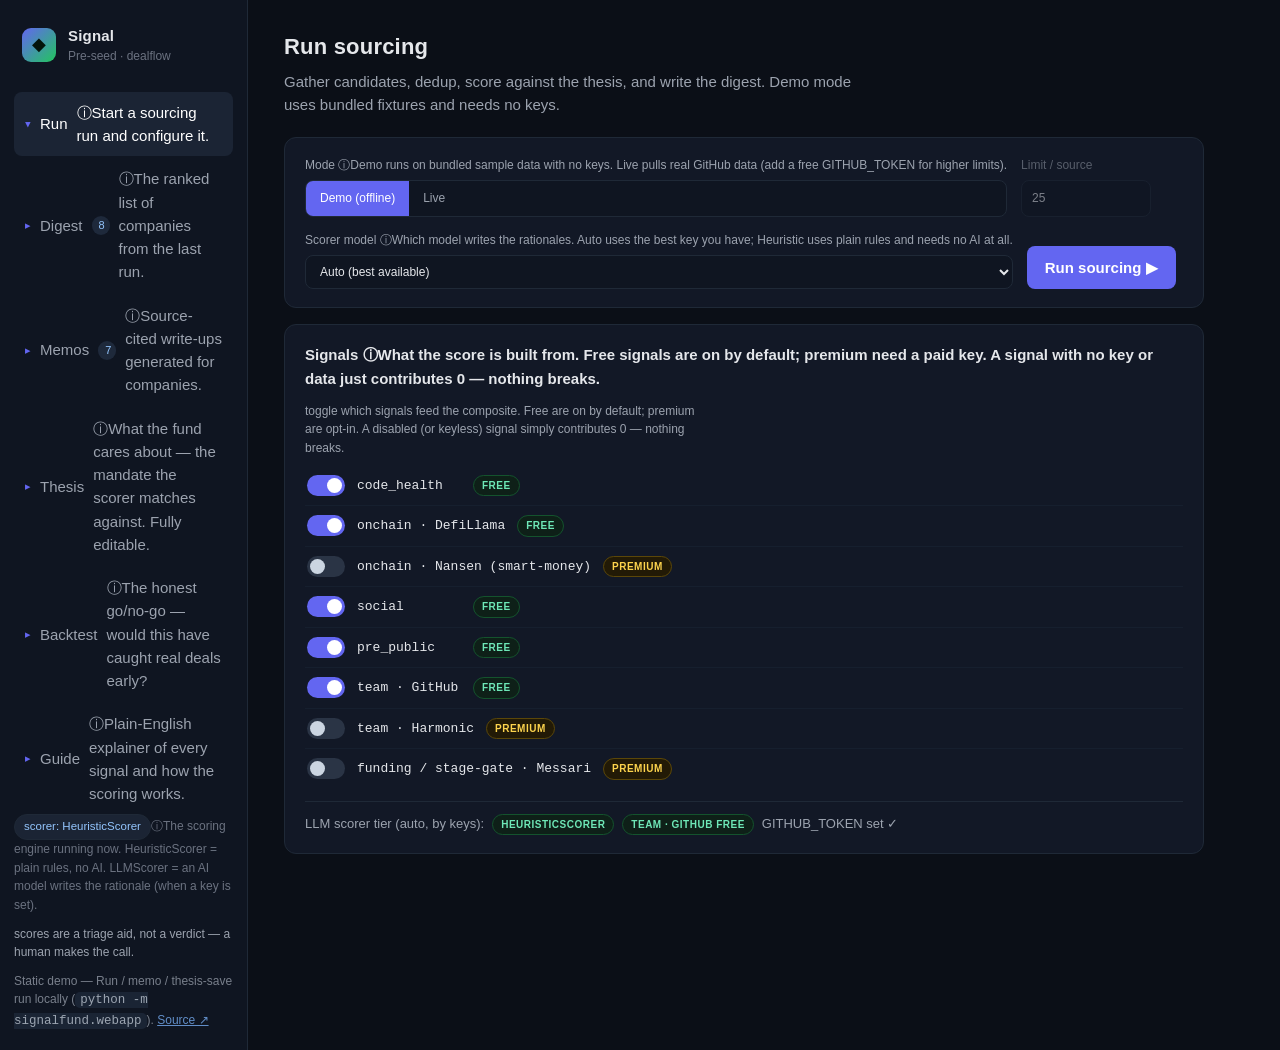
==== commit 52efd2fe: "Cache-bust static-demo data fetches (state/memos) so updates show without a hard refresh Co-Authored" ====
--- a/docs/index.html
+++ b/docs/index.html
@@ -4,11 +4,10 @@
   <meta charset="utf-8">
   <meta name="viewport" content="width=device-width, initial-scale=1">
   <title>Signal — dealflow</title>
-  <link rel="stylesheet" href="styles.css">
+  <link rel="stylesheet" href="styles.css?v=25f72779">
 </head>
 <body>
   <div class="app">
-    <div id="demo-banner">Static demo — read-only snapshot. Compute actions (Run, memo, thesis save) run locally: <code>python -m signalfund.webapp</code>. <a href="https://github.com/YAlegend/signal" target="_blank" rel="noopener">Source</a>.</div>
     <aside class="sidebar">
       <div class="brand">
         <div class="logo">◆</div>
@@ -18,16 +17,17 @@
         </div>
       </div>
       <nav id="nav">
-        <button class="nav-item active" data-view="run"><span class="ico">▸</span>Run</button>
-        <button class="nav-item" data-view="digest"><span class="ico">▸</span>Digest <span class="badge" id="nav-digest-count"></span></button>
-        <button class="nav-item" data-view="memos"><span class="ico">▸</span>Memos <span class="badge" id="nav-memos-count"></span></button>
-        <button class="nav-item" data-view="thesis"><span class="ico">▸</span>Thesis</button>
-        <button class="nav-item" data-view="backtest"><span class="ico">▸</span>Backtest</button>
-        <button class="nav-item" data-view="guide"><span class="ico">▸</span>Guide</button>
+        <button class="nav-item active" data-view="run"><span class="ico">▸</span>Run<span class="info tl" role="note" aria-label="Start a sourcing run and configure it.">ⓘ<span class="tip">Start a sourcing run and configure it.</span></span></button>
+        <button class="nav-item" data-view="digest"><span class="ico">▸</span>Digest <span class="badge" id="nav-digest-count"></span><span class="info tl" role="note" aria-label="The ranked list of companies from the last run.">ⓘ<span class="tip">The ranked list of companies from the last run.</span></span></button>
+        <button class="nav-item" data-view="memos"><span class="ico">▸</span>Memos <span class="badge" id="nav-memos-count"></span><span class="info tl" role="note" aria-label="Source-cited write-ups generated for companies.">ⓘ<span class="tip">Source-cited write-ups generated for companies.</span></span></button>
+        <button class="nav-item" data-view="thesis"><span class="ico">▸</span>Thesis<span class="info tl" role="note" aria-label="What the fund cares about — the mandate the scorer matches against. Fully editable.">ⓘ<span class="tip">What the fund cares about — the mandate the scorer matches against. Fully editable.</span></span></button>
+        <button class="nav-item" data-view="backtest"><span class="ico">▸</span>Backtest<span class="info tl" role="note" aria-label="The honest go/no-go — would this have caught real deals early?">ⓘ<span class="tip">The honest go/no-go — would this have caught real deals early?</span></span></button>
+        <button class="nav-item" data-view="guide"><span class="ico">▸</span>Guide<span class="info tl" role="note" aria-label="Plain-English explainer of every signal and how the scoring works.">ⓘ<span class="tip">Plain-English explainer of every signal and how the scoring works.</span></span></button>
       </nav>
       <div class="sidebar-foot">
-        <div id="scorer-pill" class="pill">scorer: …</div>
+        <div class="pill-row"><div id="scorer-pill" class="pill">scorer: …</div><span class="info ta tl" tabindex="0" role="note" aria-label="The scoring engine running now. HeuristicScorer = plain rules, no AI. LLMScorer = an AI model writes the rationale (when a key is set).">ⓘ<span class="tip">The scoring engine running now. HeuristicScorer = plain rules, no AI. LLMScorer = an AI model writes the rationale (when a key is set).</span></span></div>
         <div class="muted">scores are a triage aid, not a verdict — a human makes the call.</div>
+        <div class="muted" style="opacity:.75">Static demo — Run / memo / thesis-save run locally (<code>python -m signalfund.webapp</code>). <a href="https://github.com/YAlegend/signal" target="_blank" rel="noopener" style="color:#7db6ff">Source ↗</a></div>
       </div>
     </aside>
 
@@ -39,7 +39,7 @@
         <div class="panel">
           <div class="row">
             <label class="seg">
-              <span>Mode</span>
+              <span>Mode <span class="info" tabindex="0" role="note" aria-label="Demo runs on bundled sample data with no keys. Live pulls real GitHub data (add a free GITHUB_TOKEN for higher limits).">ⓘ<span class="tip">Demo runs on bundled sample data with no keys. Live pulls real GitHub data (add a free GITHUB_TOKEN for higher limits).</span></span></span>
               <span class="toggle">
                 <button id="mode-demo" class="toggle-btn active">Demo (offline)</button>
                 <button id="mode-live" class="toggle-btn">Live</button>
@@ -50,7 +50,7 @@
               <input id="limit" type="number" min="1" max="200" value="25">
             </label>
             <label class="field" id="scorer-wrap">
-              <span>Scorer model</span>
+              <span>Scorer model <span class="info" tabindex="0" role="note" aria-label="Which model writes the rationales. Auto uses the best key you have; Heuristic uses plain rules and needs no AI at all.">ⓘ<span class="tip">Which model writes the rationales. Auto uses the best key you have; Heuristic uses plain rules and needs no AI at all.</span></span></span>
               <select id="scorer-select"></select>
             </label>
             <button id="run-btn" class="primary">Run sourcing ▶</button>
@@ -60,7 +60,7 @@
 
         <div class="panel" id="signals-panel">
           <div class="panel-head">
-            <h3>Signals</h3>
+            <h3>Signals <span class="info" tabindex="0" role="note" aria-label="What the score is built from. Free signals are on by default; premium need a paid key. A signal with no key or data just contributes 0 — nothing breaks.">ⓘ<span class="tip">What the score is built from. Free signals are on by default; premium need a paid key. A signal with no key or data just contributes 0 — nothing breaks.</span></span></h3>
             <span class="muted">toggle which signals feed the composite. Free are on by default; premium are opt-in. A disabled (or keyless) signal simply contributes 0 — nothing breaks.</span>
           </div>
           <div id="signal-rows"></div>
@@ -92,7 +92,7 @@
 
       <!-- MEMOS -->
       <section class="view" id="view-memos">
-        <h1>Investment memos</h1>
+        <h1>Investment memos <span class="info" tabindex="0" role="note" aria-label="A first-draft memo built from the scorer + thesis. Every claim links to a source; unbacked claims are dropped. With an Anthropic key, a frontier model writes it in the fund's voice.">ⓘ<span class="tip">A first-draft memo built from the scorer + thesis. Every claim links to a source; unbacked claims are dropped. With an Anthropic key, a frontier model writes it in the fund's voice.</span></span></h1>
         <p class="lead">Source-cited memos. Offline they're built from the scorer + thesis; with <code>ANTHROPIC_API_KEY</code> set, a frontier model writes them in the fund's voice.</p>
         <div class="memos-layout">
           <div class="memo-list" id="memo-list"></div>
@@ -206,7 +206,7 @@
       </section>
     </main>
   </div>
-  <script>window.SIGNAL_STATIC=true;</script>
-  <script src="app.js"></script>
+  <script>window.SIGNAL_STATIC=true;window.SIGNAL_VER="25f72779";</script>
+  <script src="app.js?v=25f72779"></script>
 </body>
 </html>
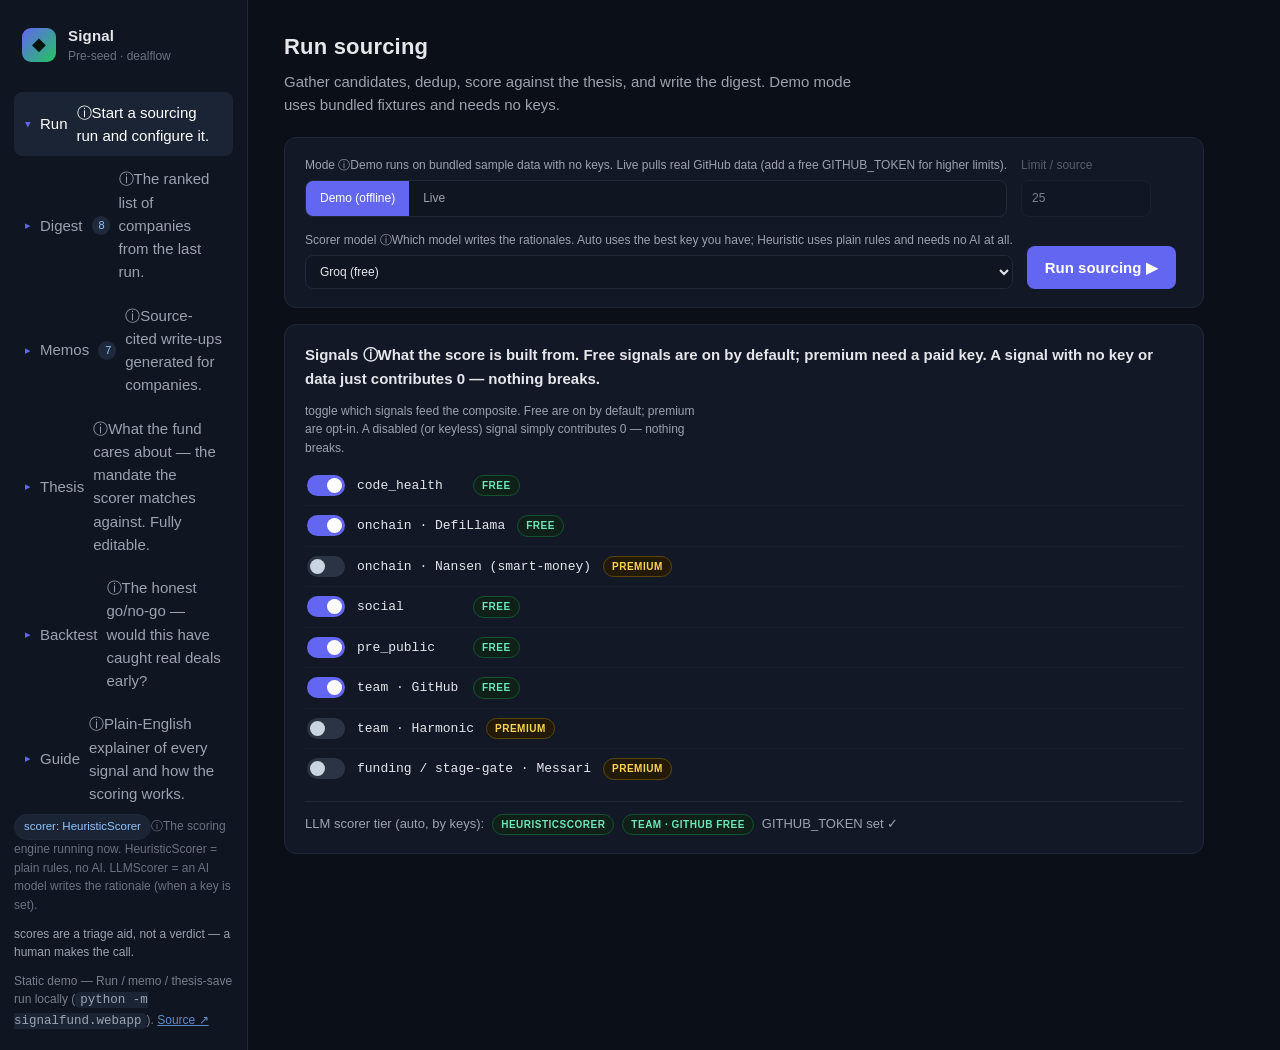
==== commit 7127fdaa: "Default the UI scorer to Groq (free Llama 3.3 70B); supersede stale saved choice Co-Authored-By: Cla" ====
--- a/docs/index.html
+++ b/docs/index.html
@@ -4,7 +4,7 @@
   <meta charset="utf-8">
   <meta name="viewport" content="width=device-width, initial-scale=1">
   <title>Signal — dealflow</title>
-  <link rel="stylesheet" href="styles.css?v=25f72779">
+  <link rel="stylesheet" href="styles.css?v=1d0f3d9f">
 </head>
 <body>
   <div class="app">
@@ -206,7 +206,7 @@
       </section>
     </main>
   </div>
-  <script>window.SIGNAL_STATIC=true;window.SIGNAL_VER="25f72779";</script>
-  <script src="app.js?v=25f72779"></script>
+  <script>window.SIGNAL_STATIC=true;window.SIGNAL_VER="1d0f3d9f";</script>
+  <script src="app.js?v=1d0f3d9f"></script>
 </body>
 </html>
